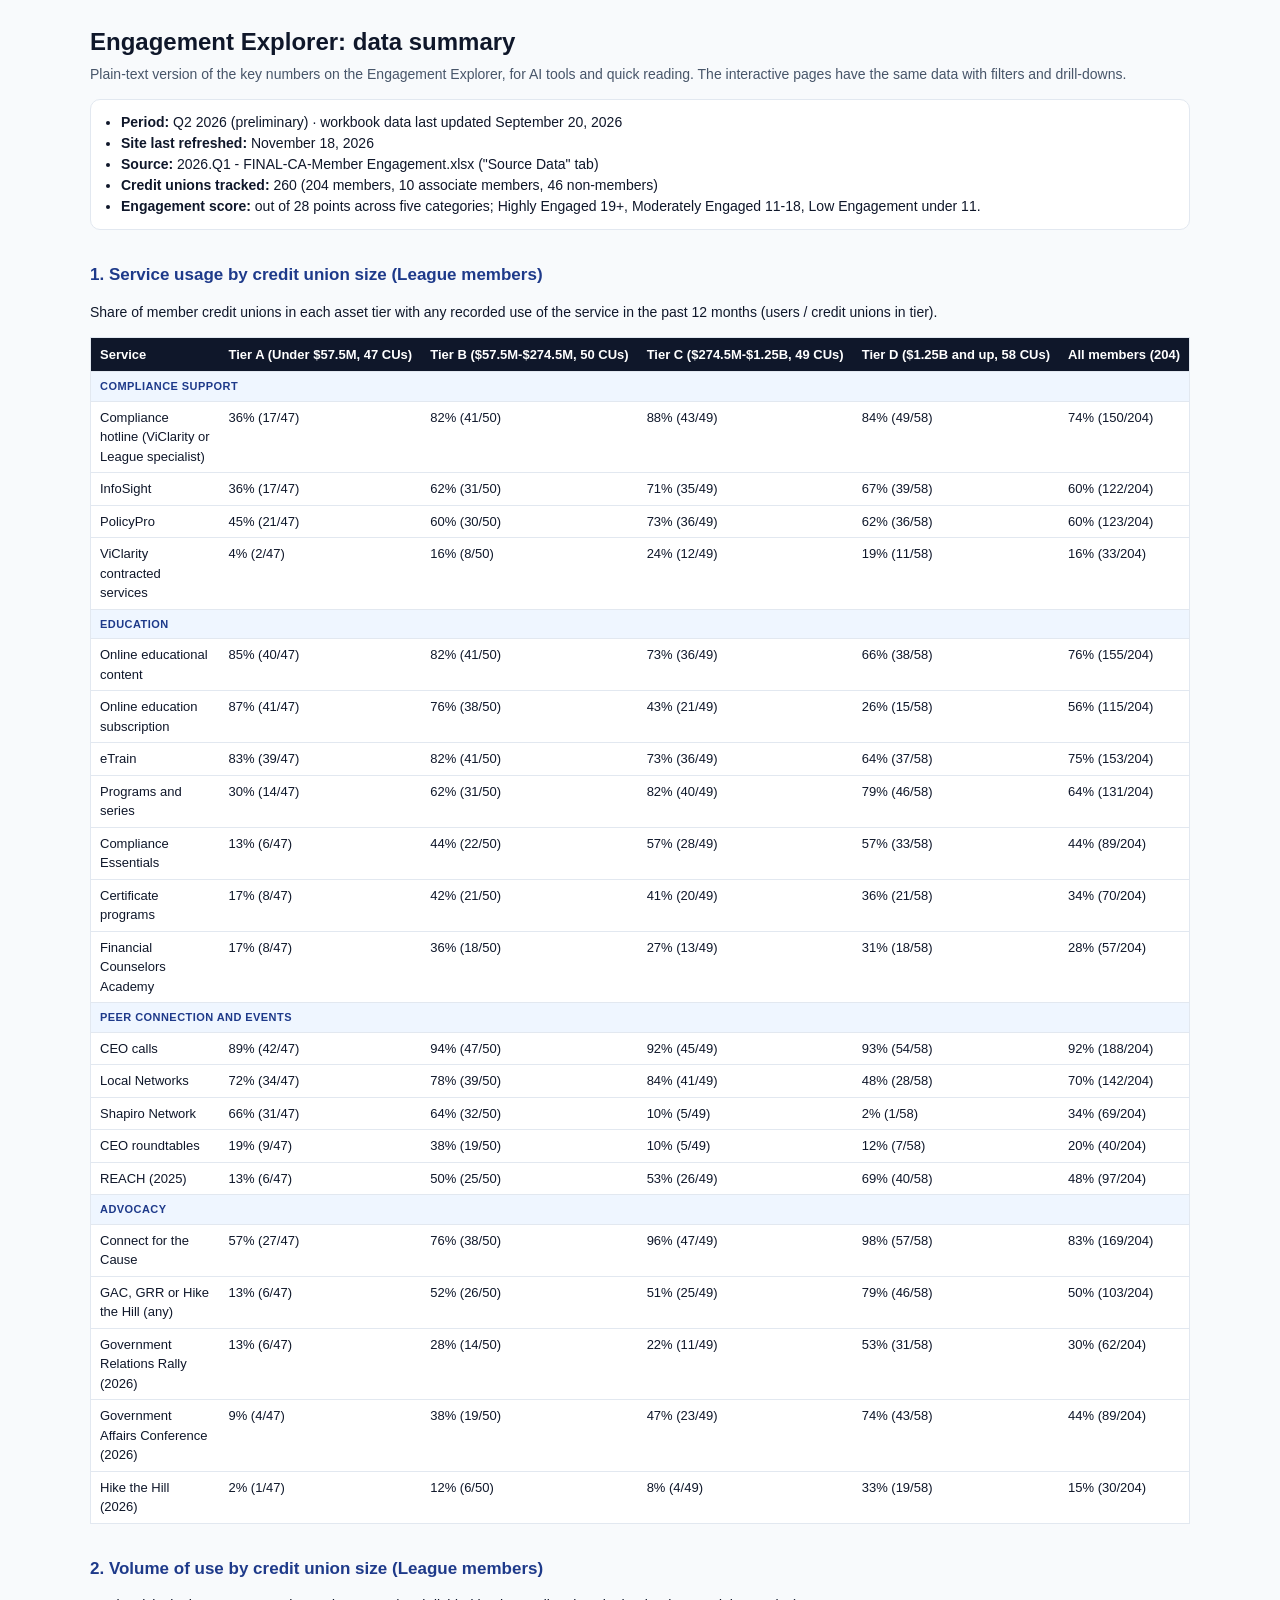
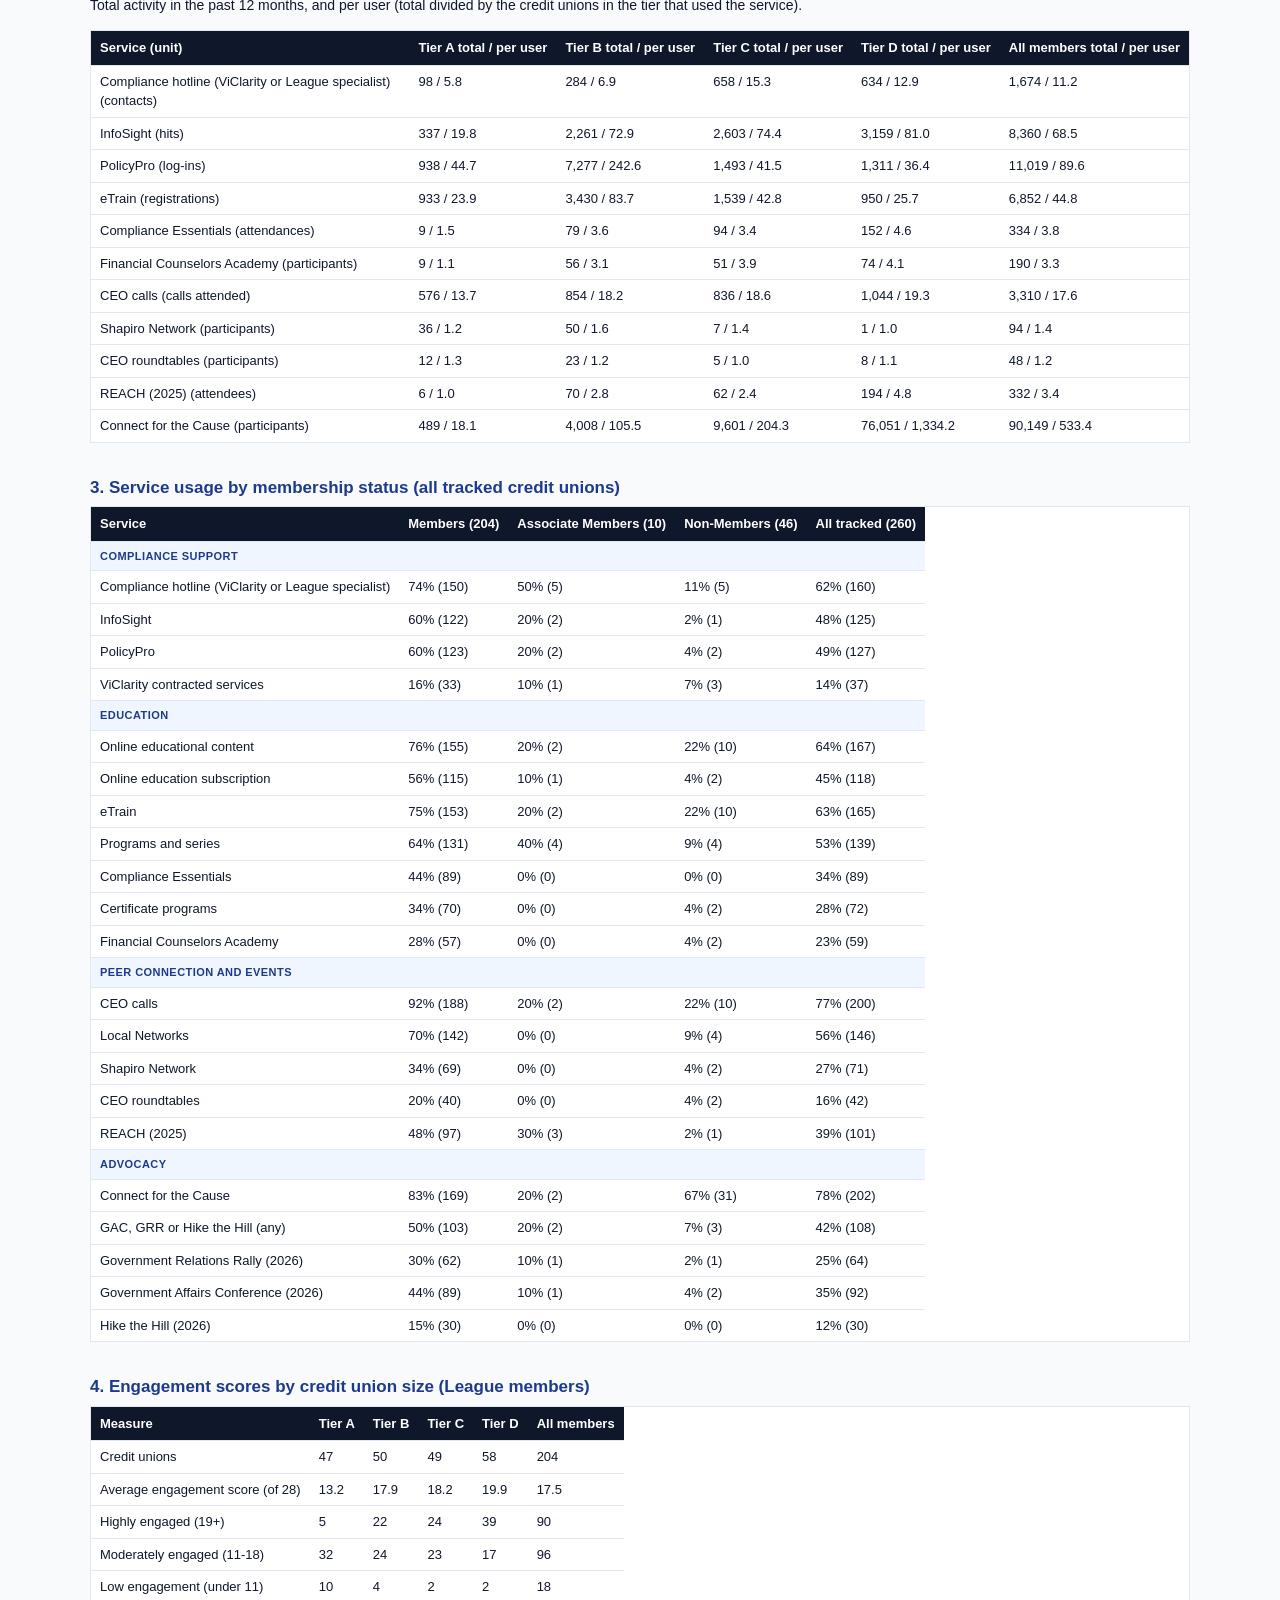
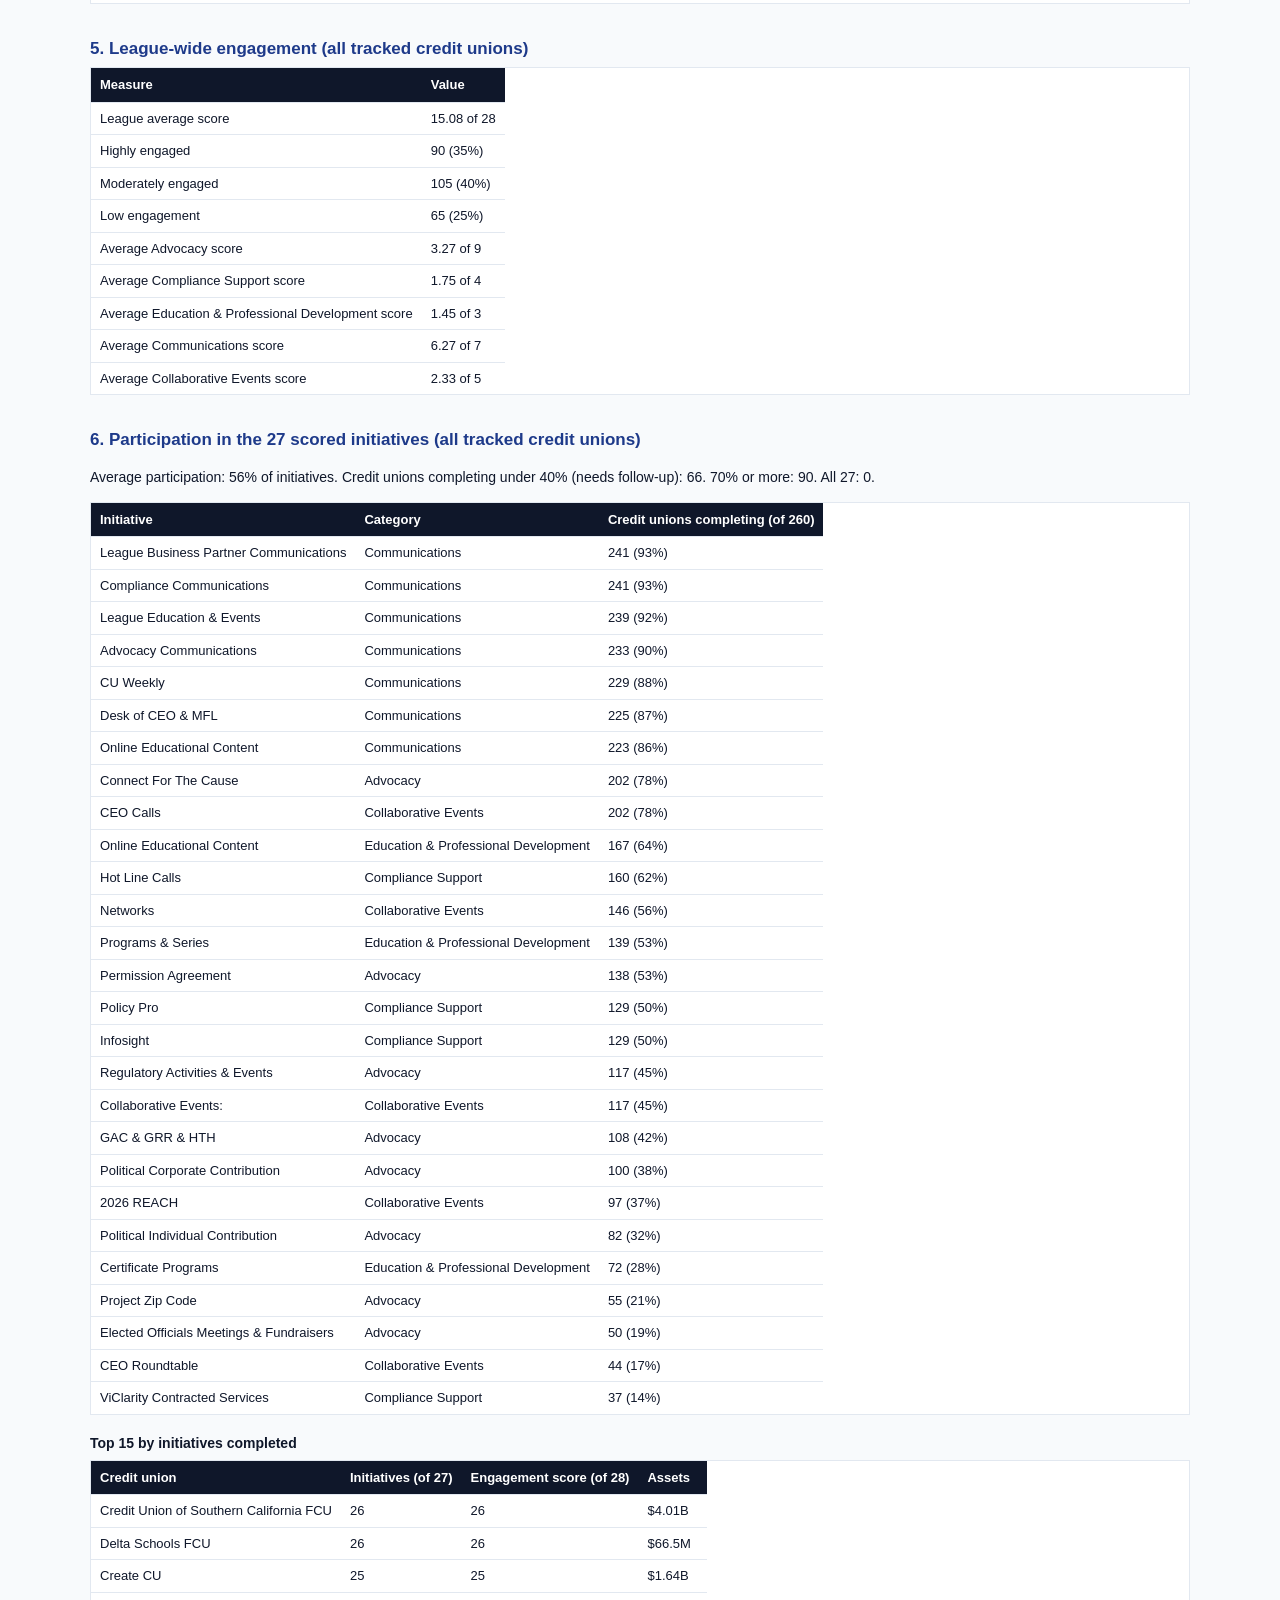
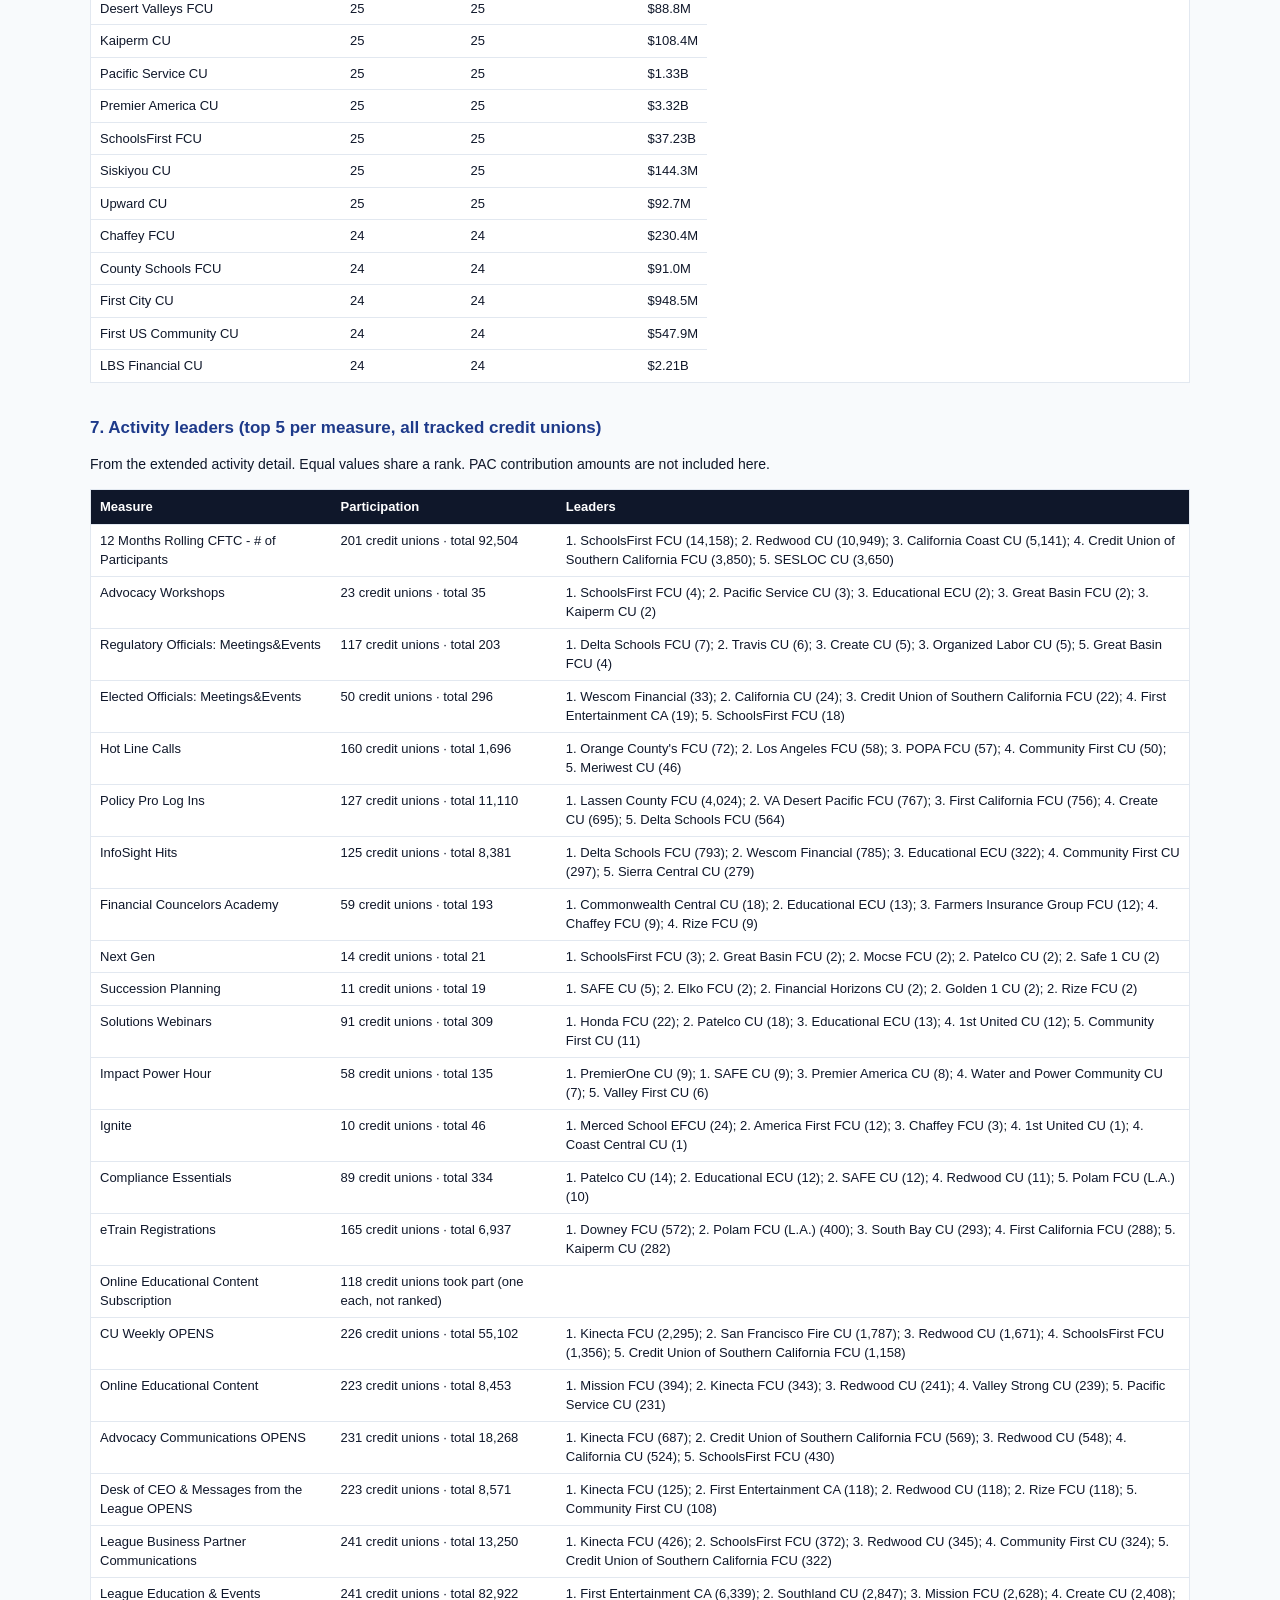
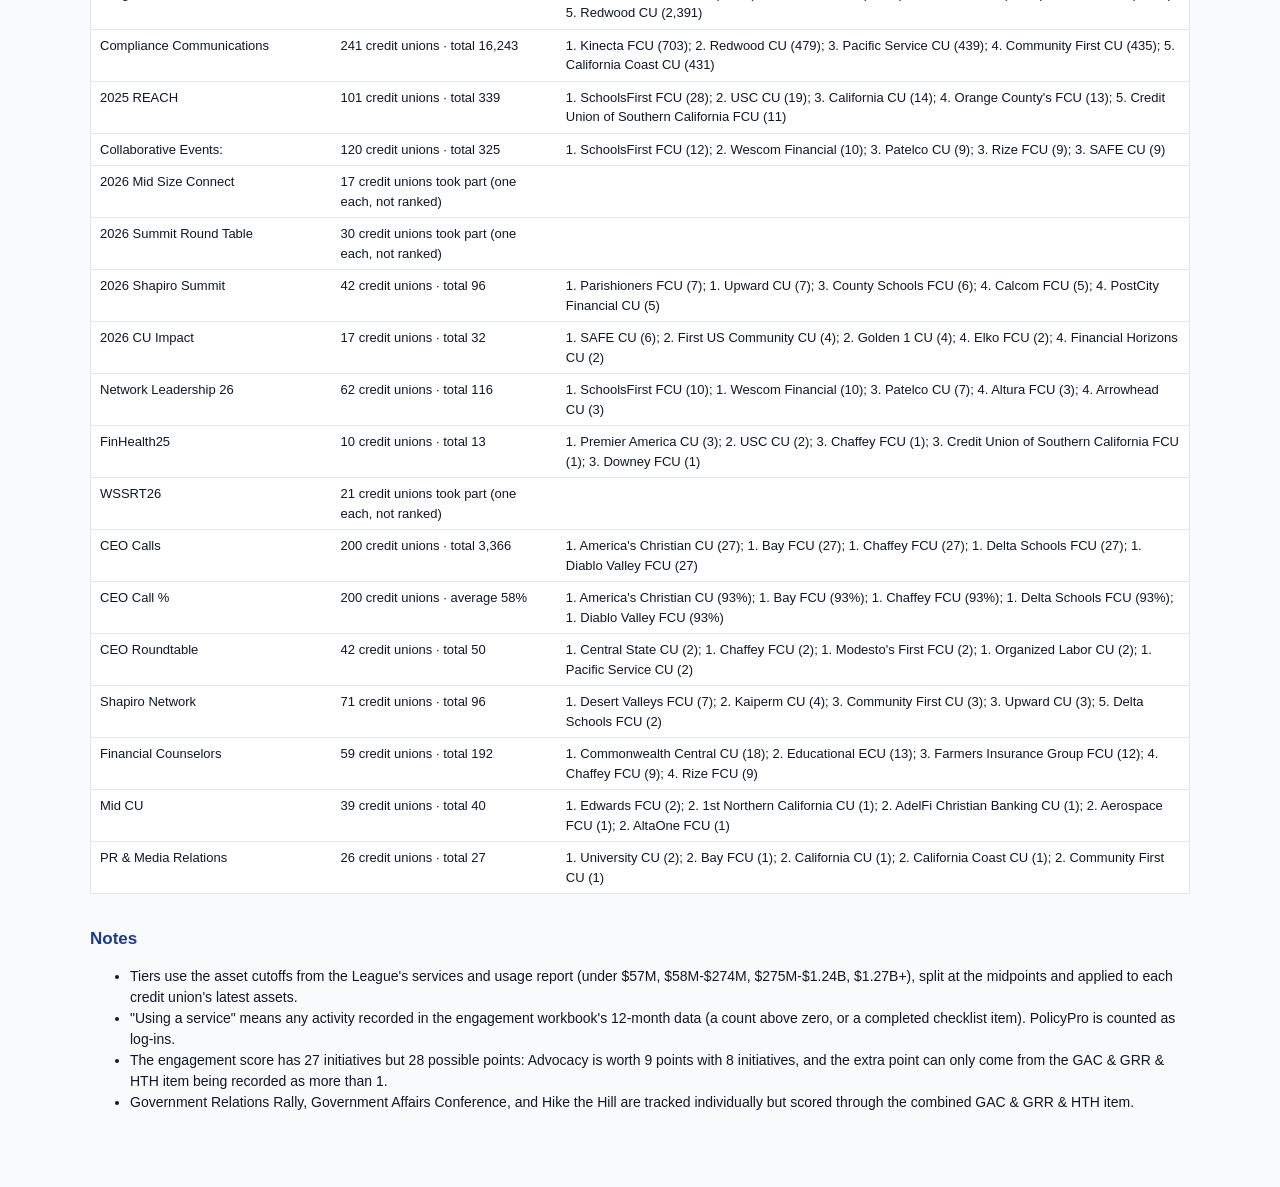
==== ai-summary.html @ b337da99 "Add files via upload" ====
<!doctype html>
<html lang="en"><head><meta charset="utf-8"/><meta name="viewport" content="width=device-width, initial-scale=1"/>
<meta name="robots" content="noindex, nofollow"/>
<title>Engagement Explorer data summary</title>
<style>
body{font:14px/1.5 -apple-system,Segoe UI,Roboto,Helvetica,Arial,sans-serif;color:#0f172a;background:#f8fafc;margin:0;padding:24px 16px 60px}
main{max-width:1100px;margin:0 auto} h1{font-size:24px;margin:0 0 4px} h2{font-size:17px;margin:32px 0 6px;color:#1e3a8a} h3{font-size:14px;margin:18px 0 6px}
.lede{color:#475569;margin:0 0 12px} .meta{background:#fff;border:1px solid #e2e8f0;border-radius:10px;padding:12px 12px 12px 30px}
table{border-collapse:collapse;width:100%;background:#fff;border:1px solid #e2e8f0;font-size:13px;display:block;overflow-x:auto}
th{background:#0f172a;color:#fff;text-align:left;padding:7px 9px;font-weight:600;white-space:nowrap} td{border-top:1px solid #e2e8f0;padding:6px 9px;vertical-align:top}
tr.sec td{background:#eff6ff;font-weight:700;color:#1e3a8a;text-transform:uppercase;font-size:11px;letter-spacing:.04em}
</style></head><body><main>
<h1>Engagement Explorer: data summary</h1>
<p class="lede">Plain-text version of the key numbers on the Engagement Explorer, for AI tools and quick reading. The interactive pages have the same data with filters and drill-downs.</p>
<ul class="meta">
<li><b>Period:</b> Q2 2026 (preliminary) · workbook data last updated September 20, 2026</li>
<li><b>Site last refreshed:</b> November 18, 2026</li>
<li><b>Source:</b> 2026.Q1 - FINAL-CA-Member Engagement.xlsx ("Source Data" tab)</li>
<li><b>Credit unions tracked:</b> 260 (204 members, 10 associate members, 46 non-members)</li>
<li><b>Engagement score:</b> out of 28 points across five categories; Highly Engaged 19+, Moderately Engaged 11-18, Low Engagement under 11.</li>
</ul>
<h2>1. Service usage by credit union size (League members)</h2>
<p>Share of member credit unions in each asset tier with any recorded use of the service in the past 12 months (users / credit unions in tier).</p>
<table class=""><thead><tr><th>Service</th><th>Tier A (Under $57.5M, 47 CUs)</th><th>Tier B ($57.5M-$274.5M, 50 CUs)</th><th>Tier C ($274.5M-$1.25B, 49 CUs)</th><th>Tier D ($1.25B and up, 58 CUs)</th><th>All members (204)</th></tr></thead><tbody>
<tr class="sec"><td colspan="6">Compliance support</td></tr>
<tr><td>Compliance hotline (ViClarity or League specialist)</td><td>36% (17/47)</td><td>82% (41/50)</td><td>88% (43/49)</td><td>84% (49/58)</td><td>74% (150/204)</td></tr>
<tr><td>InfoSight</td><td>36% (17/47)</td><td>62% (31/50)</td><td>71% (35/49)</td><td>67% (39/58)</td><td>60% (122/204)</td></tr>
<tr><td>PolicyPro</td><td>45% (21/47)</td><td>60% (30/50)</td><td>73% (36/49)</td><td>62% (36/58)</td><td>60% (123/204)</td></tr>
<tr><td>ViClarity contracted services</td><td>4% (2/47)</td><td>16% (8/50)</td><td>24% (12/49)</td><td>19% (11/58)</td><td>16% (33/204)</td></tr>
<tr class="sec"><td colspan="6">Education</td></tr>
<tr><td>Online educational content</td><td>85% (40/47)</td><td>82% (41/50)</td><td>73% (36/49)</td><td>66% (38/58)</td><td>76% (155/204)</td></tr>
<tr><td>Online education subscription</td><td>87% (41/47)</td><td>76% (38/50)</td><td>43% (21/49)</td><td>26% (15/58)</td><td>56% (115/204)</td></tr>
<tr><td>eTrain</td><td>83% (39/47)</td><td>82% (41/50)</td><td>73% (36/49)</td><td>64% (37/58)</td><td>75% (153/204)</td></tr>
<tr><td>Programs and series</td><td>30% (14/47)</td><td>62% (31/50)</td><td>82% (40/49)</td><td>79% (46/58)</td><td>64% (131/204)</td></tr>
<tr><td>Compliance Essentials</td><td>13% (6/47)</td><td>44% (22/50)</td><td>57% (28/49)</td><td>57% (33/58)</td><td>44% (89/204)</td></tr>
<tr><td>Certificate programs</td><td>17% (8/47)</td><td>42% (21/50)</td><td>41% (20/49)</td><td>36% (21/58)</td><td>34% (70/204)</td></tr>
<tr><td>Financial Counselors Academy</td><td>17% (8/47)</td><td>36% (18/50)</td><td>27% (13/49)</td><td>31% (18/58)</td><td>28% (57/204)</td></tr>
<tr class="sec"><td colspan="6">Peer connection and events</td></tr>
<tr><td>CEO calls</td><td>89% (42/47)</td><td>94% (47/50)</td><td>92% (45/49)</td><td>93% (54/58)</td><td>92% (188/204)</td></tr>
<tr><td>Local Networks</td><td>72% (34/47)</td><td>78% (39/50)</td><td>84% (41/49)</td><td>48% (28/58)</td><td>70% (142/204)</td></tr>
<tr><td>Shapiro Network</td><td>66% (31/47)</td><td>64% (32/50)</td><td>10% (5/49)</td><td>2% (1/58)</td><td>34% (69/204)</td></tr>
<tr><td>CEO roundtables</td><td>19% (9/47)</td><td>38% (19/50)</td><td>10% (5/49)</td><td>12% (7/58)</td><td>20% (40/204)</td></tr>
<tr><td>REACH (2025)</td><td>13% (6/47)</td><td>50% (25/50)</td><td>53% (26/49)</td><td>69% (40/58)</td><td>48% (97/204)</td></tr>
<tr class="sec"><td colspan="6">Advocacy</td></tr>
<tr><td>Connect for the Cause</td><td>57% (27/47)</td><td>76% (38/50)</td><td>96% (47/49)</td><td>98% (57/58)</td><td>83% (169/204)</td></tr>
<tr><td>GAC, GRR or Hike the Hill (any)</td><td>13% (6/47)</td><td>52% (26/50)</td><td>51% (25/49)</td><td>79% (46/58)</td><td>50% (103/204)</td></tr>
<tr><td>Government Relations Rally (2026)</td><td>13% (6/47)</td><td>28% (14/50)</td><td>22% (11/49)</td><td>53% (31/58)</td><td>30% (62/204)</td></tr>
<tr><td>Government Affairs Conference (2026)</td><td>9% (4/47)</td><td>38% (19/50)</td><td>47% (23/49)</td><td>74% (43/58)</td><td>44% (89/204)</td></tr>
<tr><td>Hike the Hill (2026)</td><td>2% (1/47)</td><td>12% (6/50)</td><td>8% (4/49)</td><td>33% (19/58)</td><td>15% (30/204)</td></tr>
</tbody></table>
<h2>2. Volume of use by credit union size (League members)</h2>
<p>Total activity in the past 12 months, and per user (total divided by the credit unions in the tier that used the service).</p>
<table class=""><thead><tr><th>Service (unit)</th><th>Tier A total / per user</th><th>Tier B total / per user</th><th>Tier C total / per user</th><th>Tier D total / per user</th><th>All members total / per user</th></tr></thead><tbody>
<tr><td>Compliance hotline (ViClarity or League specialist) (contacts)</td><td>98 / 5.8</td><td>284 / 6.9</td><td>658 / 15.3</td><td>634 / 12.9</td><td>1,674 / 11.2</td></tr>
<tr><td>InfoSight (hits)</td><td>337 / 19.8</td><td>2,261 / 72.9</td><td>2,603 / 74.4</td><td>3,159 / 81.0</td><td>8,360 / 68.5</td></tr>
<tr><td>PolicyPro (log-ins)</td><td>938 / 44.7</td><td>7,277 / 242.6</td><td>1,493 / 41.5</td><td>1,311 / 36.4</td><td>11,019 / 89.6</td></tr>
<tr><td>eTrain (registrations)</td><td>933 / 23.9</td><td>3,430 / 83.7</td><td>1,539 / 42.8</td><td>950 / 25.7</td><td>6,852 / 44.8</td></tr>
<tr><td>Compliance Essentials (attendances)</td><td>9 / 1.5</td><td>79 / 3.6</td><td>94 / 3.4</td><td>152 / 4.6</td><td>334 / 3.8</td></tr>
<tr><td>Financial Counselors Academy (participants)</td><td>9 / 1.1</td><td>56 / 3.1</td><td>51 / 3.9</td><td>74 / 4.1</td><td>190 / 3.3</td></tr>
<tr><td>CEO calls (calls attended)</td><td>576 / 13.7</td><td>854 / 18.2</td><td>836 / 18.6</td><td>1,044 / 19.3</td><td>3,310 / 17.6</td></tr>
<tr><td>Shapiro Network (participants)</td><td>36 / 1.2</td><td>50 / 1.6</td><td>7 / 1.4</td><td>1 / 1.0</td><td>94 / 1.4</td></tr>
<tr><td>CEO roundtables (participants)</td><td>12 / 1.3</td><td>23 / 1.2</td><td>5 / 1.0</td><td>8 / 1.1</td><td>48 / 1.2</td></tr>
<tr><td>REACH (2025) (attendees)</td><td>6 / 1.0</td><td>70 / 2.8</td><td>62 / 2.4</td><td>194 / 4.8</td><td>332 / 3.4</td></tr>
<tr><td>Connect for the Cause (participants)</td><td>489 / 18.1</td><td>4,008 / 105.5</td><td>9,601 / 204.3</td><td>76,051 / 1,334.2</td><td>90,149 / 533.4</td></tr>
</tbody></table>
<h2>3. Service usage by membership status (all tracked credit unions)</h2>
<table class=""><thead><tr><th>Service</th><th>Members (204)</th><th>Associate Members (10)</th><th>Non-Members (46)</th><th>All tracked (260)</th></tr></thead><tbody>
<tr class="sec"><td colspan="5">Compliance support</td></tr>
<tr><td>Compliance hotline (ViClarity or League specialist)</td><td>74% (150)</td><td>50% (5)</td><td>11% (5)</td><td>62% (160)</td></tr>
<tr><td>InfoSight</td><td>60% (122)</td><td>20% (2)</td><td>2% (1)</td><td>48% (125)</td></tr>
<tr><td>PolicyPro</td><td>60% (123)</td><td>20% (2)</td><td>4% (2)</td><td>49% (127)</td></tr>
<tr><td>ViClarity contracted services</td><td>16% (33)</td><td>10% (1)</td><td>7% (3)</td><td>14% (37)</td></tr>
<tr class="sec"><td colspan="5">Education</td></tr>
<tr><td>Online educational content</td><td>76% (155)</td><td>20% (2)</td><td>22% (10)</td><td>64% (167)</td></tr>
<tr><td>Online education subscription</td><td>56% (115)</td><td>10% (1)</td><td>4% (2)</td><td>45% (118)</td></tr>
<tr><td>eTrain</td><td>75% (153)</td><td>20% (2)</td><td>22% (10)</td><td>63% (165)</td></tr>
<tr><td>Programs and series</td><td>64% (131)</td><td>40% (4)</td><td>9% (4)</td><td>53% (139)</td></tr>
<tr><td>Compliance Essentials</td><td>44% (89)</td><td>0% (0)</td><td>0% (0)</td><td>34% (89)</td></tr>
<tr><td>Certificate programs</td><td>34% (70)</td><td>0% (0)</td><td>4% (2)</td><td>28% (72)</td></tr>
<tr><td>Financial Counselors Academy</td><td>28% (57)</td><td>0% (0)</td><td>4% (2)</td><td>23% (59)</td></tr>
<tr class="sec"><td colspan="5">Peer connection and events</td></tr>
<tr><td>CEO calls</td><td>92% (188)</td><td>20% (2)</td><td>22% (10)</td><td>77% (200)</td></tr>
<tr><td>Local Networks</td><td>70% (142)</td><td>0% (0)</td><td>9% (4)</td><td>56% (146)</td></tr>
<tr><td>Shapiro Network</td><td>34% (69)</td><td>0% (0)</td><td>4% (2)</td><td>27% (71)</td></tr>
<tr><td>CEO roundtables</td><td>20% (40)</td><td>0% (0)</td><td>4% (2)</td><td>16% (42)</td></tr>
<tr><td>REACH (2025)</td><td>48% (97)</td><td>30% (3)</td><td>2% (1)</td><td>39% (101)</td></tr>
<tr class="sec"><td colspan="5">Advocacy</td></tr>
<tr><td>Connect for the Cause</td><td>83% (169)</td><td>20% (2)</td><td>67% (31)</td><td>78% (202)</td></tr>
<tr><td>GAC, GRR or Hike the Hill (any)</td><td>50% (103)</td><td>20% (2)</td><td>7% (3)</td><td>42% (108)</td></tr>
<tr><td>Government Relations Rally (2026)</td><td>30% (62)</td><td>10% (1)</td><td>2% (1)</td><td>25% (64)</td></tr>
<tr><td>Government Affairs Conference (2026)</td><td>44% (89)</td><td>10% (1)</td><td>4% (2)</td><td>35% (92)</td></tr>
<tr><td>Hike the Hill (2026)</td><td>15% (30)</td><td>0% (0)</td><td>0% (0)</td><td>12% (30)</td></tr>
</tbody></table>
<h2>4. Engagement scores by credit union size (League members)</h2>
<table class=""><thead><tr><th>Measure</th><th>Tier A</th><th>Tier B</th><th>Tier C</th><th>Tier D</th><th>All members</th></tr></thead><tbody>
<tr><td>Credit unions</td><td>47</td><td>50</td><td>49</td><td>58</td><td>204</td></tr>
<tr><td>Average engagement score (of 28)</td><td>13.2</td><td>17.9</td><td>18.2</td><td>19.9</td><td>17.5</td></tr>
<tr><td>Highly engaged (19+)</td><td>5</td><td>22</td><td>24</td><td>39</td><td>90</td></tr>
<tr><td>Moderately engaged (11-18)</td><td>32</td><td>24</td><td>23</td><td>17</td><td>96</td></tr>
<tr><td>Low engagement (under 11)</td><td>10</td><td>4</td><td>2</td><td>2</td><td>18</td></tr>
</tbody></table>
<h2>5. League-wide engagement (all tracked credit unions)</h2>
<table class=""><thead><tr><th>Measure</th><th>Value</th></tr></thead><tbody>
<tr><td>League average score</td><td>15.08 of 28</td></tr>
<tr><td>Highly engaged</td><td>90 (35%)</td></tr>
<tr><td>Moderately engaged</td><td>105 (40%)</td></tr>
<tr><td>Low engagement</td><td>65 (25%)</td></tr>
<tr><td>Average Advocacy score</td><td>3.27 of 9</td></tr>
<tr><td>Average Compliance Support score</td><td>1.75 of 4</td></tr>
<tr><td>Average Education &amp; Professional Development score</td><td>1.45 of 3</td></tr>
<tr><td>Average Communications score</td><td>6.27 of 7</td></tr>
<tr><td>Average Collaborative Events score</td><td>2.33 of 5</td></tr>
</tbody></table>
<h2>6. Participation in the 27 scored initiatives (all tracked credit unions)</h2>
<p>Average participation: 56% of initiatives. Credit unions completing under 40% (needs follow-up): 66. 70% or more: 90. All 27: 0.</p>
<table class=""><thead><tr><th>Initiative</th><th>Category</th><th>Credit unions completing (of 260)</th></tr></thead><tbody>
<tr><td>League Business Partner Communications</td><td>Communications</td><td>241 (93%)</td></tr>
<tr><td>Compliance Communications</td><td>Communications</td><td>241 (93%)</td></tr>
<tr><td>League Education &amp; Events</td><td>Communications</td><td>239 (92%)</td></tr>
<tr><td>Advocacy Communications</td><td>Communications</td><td>233 (90%)</td></tr>
<tr><td>CU Weekly</td><td>Communications</td><td>229 (88%)</td></tr>
<tr><td>Desk of CEO &amp; MFL</td><td>Communications</td><td>225 (87%)</td></tr>
<tr><td>Online Educational Content</td><td>Communications</td><td>223 (86%)</td></tr>
<tr><td>Connect For The Cause</td><td>Advocacy</td><td>202 (78%)</td></tr>
<tr><td>CEO Calls</td><td>Collaborative Events</td><td>202 (78%)</td></tr>
<tr><td>Online Educational Content</td><td>Education &amp; Professional Development</td><td>167 (64%)</td></tr>
<tr><td>Hot Line Calls</td><td>Compliance Support</td><td>160 (62%)</td></tr>
<tr><td>Networks</td><td>Collaborative Events</td><td>146 (56%)</td></tr>
<tr><td>Programs &amp; Series</td><td>Education &amp; Professional Development</td><td>139 (53%)</td></tr>
<tr><td>Permission Agreement</td><td>Advocacy</td><td>138 (53%)</td></tr>
<tr><td>Policy Pro</td><td>Compliance Support</td><td>129 (50%)</td></tr>
<tr><td>Infosight</td><td>Compliance Support</td><td>129 (50%)</td></tr>
<tr><td>Regulatory Activities &amp; Events</td><td>Advocacy</td><td>117 (45%)</td></tr>
<tr><td>Collaborative Events:</td><td>Collaborative Events</td><td>117 (45%)</td></tr>
<tr><td>GAC &amp; GRR &amp; HTH</td><td>Advocacy</td><td>108 (42%)</td></tr>
<tr><td>Political Corporate Contribution</td><td>Advocacy</td><td>100 (38%)</td></tr>
<tr><td>2026 REACH</td><td>Collaborative Events</td><td>97 (37%)</td></tr>
<tr><td>Political Individual Contribution</td><td>Advocacy</td><td>82 (32%)</td></tr>
<tr><td>Certificate Programs</td><td>Education &amp; Professional Development</td><td>72 (28%)</td></tr>
<tr><td>Project Zip Code</td><td>Advocacy</td><td>55 (21%)</td></tr>
<tr><td>Elected Officials Meetings &amp; Fundraisers</td><td>Advocacy</td><td>50 (19%)</td></tr>
<tr><td>CEO Roundtable</td><td>Collaborative Events</td><td>44 (17%)</td></tr>
<tr><td>ViClarity Contracted Services</td><td>Compliance Support</td><td>37 (14%)</td></tr>
</tbody></table>
<h3>Top 15 by initiatives completed</h3>
<table class=""><thead><tr><th>Credit union</th><th>Initiatives (of 27)</th><th>Engagement score (of 28)</th><th>Assets</th></tr></thead><tbody>
<tr><td>Credit Union of Southern California FCU</td><td>26</td><td>26</td><td>$4.01B</td></tr>
<tr><td>Delta Schools FCU</td><td>26</td><td>26</td><td>$66.5M</td></tr>
<tr><td>Create CU</td><td>25</td><td>25</td><td>$1.64B</td></tr>
<tr><td>Desert Valleys FCU</td><td>25</td><td>25</td><td>$88.8M</td></tr>
<tr><td>Kaiperm CU</td><td>25</td><td>25</td><td>$108.4M</td></tr>
<tr><td>Pacific Service CU</td><td>25</td><td>25</td><td>$1.33B</td></tr>
<tr><td>Premier America CU</td><td>25</td><td>25</td><td>$3.32B</td></tr>
<tr><td>SchoolsFirst FCU</td><td>25</td><td>25</td><td>$37.23B</td></tr>
<tr><td>Siskiyou CU</td><td>25</td><td>25</td><td>$144.3M</td></tr>
<tr><td>Upward CU</td><td>25</td><td>25</td><td>$92.7M</td></tr>
<tr><td>Chaffey FCU</td><td>24</td><td>24</td><td>$230.4M</td></tr>
<tr><td>County Schools FCU</td><td>24</td><td>24</td><td>$91.0M</td></tr>
<tr><td>First City CU</td><td>24</td><td>24</td><td>$948.5M</td></tr>
<tr><td>First US Community CU</td><td>24</td><td>24</td><td>$547.9M</td></tr>
<tr><td>LBS Financial CU</td><td>24</td><td>24</td><td>$2.21B</td></tr>
</tbody></table>
<h2>7. Activity leaders (top 5 per measure, all tracked credit unions)</h2>
<p>From the extended activity detail. Equal values share a rank. PAC contribution amounts are not included here.</p>
<table class=""><thead><tr><th>Measure</th><th>Participation</th><th>Leaders</th></tr></thead><tbody>
<tr><td>12 Months Rolling CFTC - # of Participants</td><td>201 credit unions · total 92,504</td><td>1. SchoolsFirst FCU (14,158); 2. Redwood CU (10,949); 3. California Coast CU (5,141); 4. Credit Union of Southern California FCU (3,850); 5. SESLOC CU (3,650)</td></tr>
<tr><td>Advocacy Workshops</td><td>23 credit unions · total 35</td><td>1. SchoolsFirst FCU (4); 2. Pacific Service CU (3); 3. Educational ECU (2); 3. Great Basin FCU (2); 3. Kaiperm CU (2)</td></tr>
<tr><td>Regulatory Officials: Meetings&amp;Events</td><td>117 credit unions · total 203</td><td>1. Delta Schools FCU (7); 2. Travis CU (6); 3. Create CU (5); 3. Organized Labor CU (5); 5. Great Basin FCU (4)</td></tr>
<tr><td>Elected Officials: Meetings&amp;Events</td><td>50 credit unions · total 296</td><td>1. Wescom Financial (33); 2. California CU (24); 3. Credit Union of Southern California FCU (22); 4. First Entertainment CA (19); 5. SchoolsFirst FCU (18)</td></tr>
<tr><td>Hot Line Calls</td><td>160 credit unions · total 1,696</td><td>1. Orange County&#x27;s FCU (72); 2. Los Angeles FCU (58); 3. POPA FCU (57); 4. Community First CU (50); 5. Meriwest CU (46)</td></tr>
<tr><td>Policy Pro Log Ins</td><td>127 credit unions · total 11,110</td><td>1. Lassen County FCU (4,024); 2. VA Desert Pacific FCU (767); 3. First California FCU (756); 4. Create CU (695); 5. Delta Schools FCU (564)</td></tr>
<tr><td>InfoSight Hits</td><td>125 credit unions · total 8,381</td><td>1. Delta Schools FCU (793); 2. Wescom Financial (785); 3. Educational ECU (322); 4. Community First CU (297); 5. Sierra Central CU (279)</td></tr>
<tr><td>Financial Councelors Academy</td><td>59 credit unions · total 193</td><td>1. Commonwealth Central CU (18); 2. Educational ECU (13); 3. Farmers Insurance Group FCU (12); 4. Chaffey FCU (9); 4. Rize FCU (9)</td></tr>
<tr><td>Next Gen</td><td>14 credit unions · total 21</td><td>1. SchoolsFirst FCU (3); 2. Great Basin FCU (2); 2. Mocse FCU (2); 2. Patelco CU (2); 2. Safe 1 CU (2)</td></tr>
<tr><td>Succession Planning</td><td>11 credit unions · total 19</td><td>1. SAFE CU (5); 2. Elko FCU (2); 2. Financial Horizons CU (2); 2. Golden 1 CU (2); 2. Rize FCU (2)</td></tr>
<tr><td>Solutions Webinars</td><td>91 credit unions · total 309</td><td>1. Honda FCU (22); 2. Patelco CU (18); 3. Educational ECU (13); 4. 1st United CU (12); 5. Community First CU (11)</td></tr>
<tr><td>Impact Power Hour</td><td>58 credit unions · total 135</td><td>1. PremierOne CU (9); 1. SAFE CU (9); 3. Premier America CU (8); 4. Water and Power Community CU (7); 5. Valley First CU (6)</td></tr>
<tr><td>Ignite</td><td>10 credit unions · total 46</td><td>1. Merced School EFCU (24); 2. America First FCU (12); 3. Chaffey FCU (3); 4. 1st United CU (1); 4. Coast Central CU (1)</td></tr>
<tr><td>Compliance Essentials</td><td>89 credit unions · total 334</td><td>1. Patelco CU (14); 2. Educational ECU (12); 2. SAFE CU (12); 4. Redwood CU (11); 5. Polam FCU (L.A.) (10)</td></tr>
<tr><td>eTrain Registrations</td><td>165 credit unions · total 6,937</td><td>1. Downey FCU (572); 2. Polam FCU (L.A.) (400); 3. South Bay CU (293); 4. First California FCU (288); 5. Kaiperm CU (282)</td></tr>
<tr><td>Online Educational Content Subscription</td><td>118 credit unions took part (one each, not ranked)</td><td></td></tr>
<tr><td>CU Weekly OPENS</td><td>226 credit unions · total 55,102</td><td>1. Kinecta FCU (2,295); 2. San Francisco Fire CU (1,787); 3. Redwood CU (1,671); 4. SchoolsFirst FCU (1,356); 5. Credit Union of Southern California FCU (1,158)</td></tr>
<tr><td>Online Educational Content</td><td>223 credit unions · total 8,453</td><td>1. Mission FCU (394); 2. Kinecta FCU (343); 3. Redwood CU (241); 4. Valley Strong CU (239); 5. Pacific Service CU (231)</td></tr>
<tr><td>Advocacy Communications OPENS</td><td>231 credit unions · total 18,268</td><td>1. Kinecta FCU (687); 2. Credit Union of Southern California FCU (569); 3. Redwood CU (548); 4. California CU (524); 5. SchoolsFirst FCU (430)</td></tr>
<tr><td>Desk of CEO &amp; Messages from the League OPENS</td><td>223 credit unions · total 8,571</td><td>1. Kinecta FCU (125); 2. First Entertainment CA (118); 2. Redwood CU (118); 2. Rize FCU (118); 5. Community First CU (108)</td></tr>
<tr><td>League Business Partner Communications</td><td>241 credit unions · total 13,250</td><td>1. Kinecta FCU (426); 2. SchoolsFirst FCU (372); 3. Redwood CU (345); 4. Community First CU (324); 5. Credit Union of Southern California FCU (322)</td></tr>
<tr><td>League Education &amp; Events</td><td>241 credit unions · total 82,922</td><td>1. First Entertainment CA (6,339); 2. Southland CU (2,847); 3. Mission FCU (2,628); 4. Create CU (2,408); 5. Redwood CU (2,391)</td></tr>
<tr><td>Compliance Communications</td><td>241 credit unions · total 16,243</td><td>1. Kinecta FCU (703); 2. Redwood CU (479); 3. Pacific Service CU (439); 4. Community First CU (435); 5. California Coast CU (431)</td></tr>
<tr><td>2025 REACH</td><td>101 credit unions · total 339</td><td>1. SchoolsFirst FCU (28); 2. USC CU (19); 3. California CU (14); 4. Orange County&#x27;s FCU (13); 5. Credit Union of Southern California FCU (11)</td></tr>
<tr><td>Collaborative Events:</td><td>120 credit unions · total 325</td><td>1. SchoolsFirst FCU (12); 2. Wescom Financial (10); 3. Patelco CU (9); 3. Rize FCU (9); 3. SAFE CU (9)</td></tr>
<tr><td>2026 Mid Size Connect</td><td>17 credit unions took part (one each, not ranked)</td><td></td></tr>
<tr><td>2026 Summit Round Table</td><td>30 credit unions took part (one each, not ranked)</td><td></td></tr>
<tr><td>2026 Shapiro Summit</td><td>42 credit unions · total 96</td><td>1. Parishioners FCU (7); 1. Upward CU (7); 3. County Schools FCU (6); 4. Calcom FCU (5); 4. PostCity Financial CU (5)</td></tr>
<tr><td>2026 CU Impact</td><td>17 credit unions · total 32</td><td>1. SAFE CU (6); 2. First US Community CU (4); 2. Golden 1 CU (4); 4. Elko FCU (2); 4. Financial Horizons CU (2)</td></tr>
<tr><td>Network Leadership 26</td><td>62 credit unions · total 116</td><td>1. SchoolsFirst FCU (10); 1. Wescom Financial (10); 3. Patelco CU (7); 4. Altura FCU (3); 4. Arrowhead CU (3)</td></tr>
<tr><td>FinHealth25</td><td>10 credit unions · total 13</td><td>1. Premier America CU (3); 2. USC CU (2); 3. Chaffey FCU (1); 3. Credit Union of Southern California FCU (1); 3. Downey FCU (1)</td></tr>
<tr><td>WSSRT26</td><td>21 credit unions took part (one each, not ranked)</td><td></td></tr>
<tr><td>CEO Calls</td><td>200 credit unions · total 3,366</td><td>1. America&#x27;s Christian CU (27); 1. Bay FCU (27); 1. Chaffey FCU (27); 1. Delta Schools FCU (27); 1. Diablo Valley FCU (27)</td></tr>
<tr><td>CEO Call %</td><td>200 credit unions · average 58%</td><td>1. America&#x27;s Christian CU (93%); 1. Bay FCU (93%); 1. Chaffey FCU (93%); 1. Delta Schools FCU (93%); 1. Diablo Valley FCU (93%)</td></tr>
<tr><td>CEO Roundtable</td><td>42 credit unions · total 50</td><td>1. Central State CU (2); 1. Chaffey FCU (2); 1. Modesto&#x27;s First FCU (2); 1. Organized Labor CU (2); 1. Pacific Service CU (2)</td></tr>
<tr><td>Shapiro Network</td><td>71 credit unions · total 96</td><td>1. Desert Valleys FCU (7); 2. Kaiperm CU (4); 3. Community First CU (3); 3. Upward CU (3); 5. Delta Schools FCU (2)</td></tr>
<tr><td>Financial Counselors</td><td>59 credit unions · total 192</td><td>1. Commonwealth Central CU (18); 2. Educational ECU (13); 3. Farmers Insurance Group FCU (12); 4. Chaffey FCU (9); 4. Rize FCU (9)</td></tr>
<tr><td>Mid CU</td><td>39 credit unions · total 40</td><td>1. Edwards FCU (2); 2. 1st Northern California CU (1); 2. AdelFi Christian Banking CU (1); 2. Aerospace FCU (1); 2. AltaOne FCU (1)</td></tr>
<tr><td>PR &amp; Media Relations</td><td>26 credit unions · total 27</td><td>1. University CU (2); 2. Bay FCU (1); 2. California CU (1); 2. California Coast CU (1); 2. Community First CU (1)</td></tr>
</tbody></table>
<h2>Notes</h2><ul>
<li>Tiers use the asset cutoffs from the League's services and usage report (under $57M, $58M-$274M, $275M-$1.24B, $1.27B+), split at the midpoints and applied to each credit union's latest assets.</li>
<li>"Using a service" means any activity recorded in the engagement workbook's 12-month data (a count above zero, or a completed checklist item). PolicyPro is counted as log-ins.</li>
<li>The engagement score has 27 initiatives but 28 possible points: Advocacy is worth 9 points with 8 initiatives, and the extra point can only come from the GAC &amp; GRR &amp; HTH item being recorded as more than 1.</li>
<li>Government Relations Rally, Government Affairs Conference, and Hike the Hill are tracked individually but scored through the combined GAC &amp; GRR &amp; HTH item.</li>
</ul>
</main></body></html>
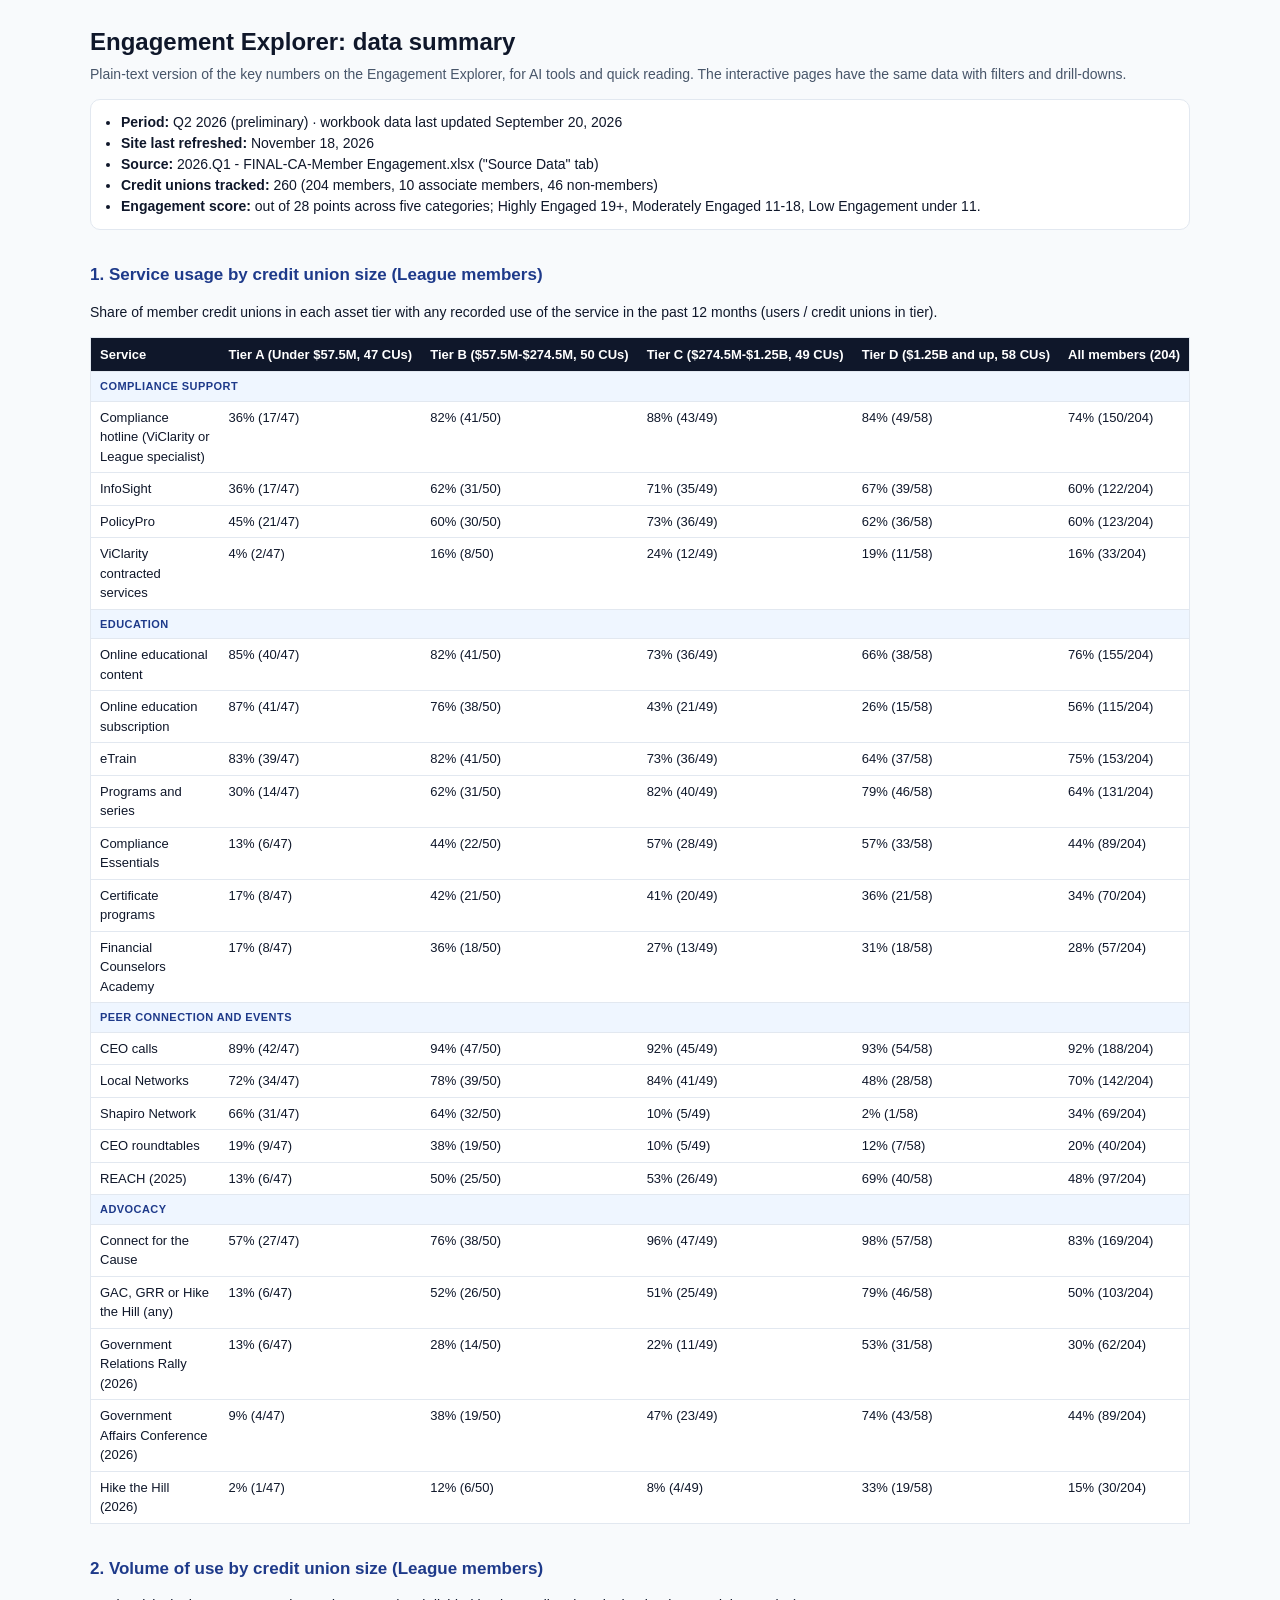
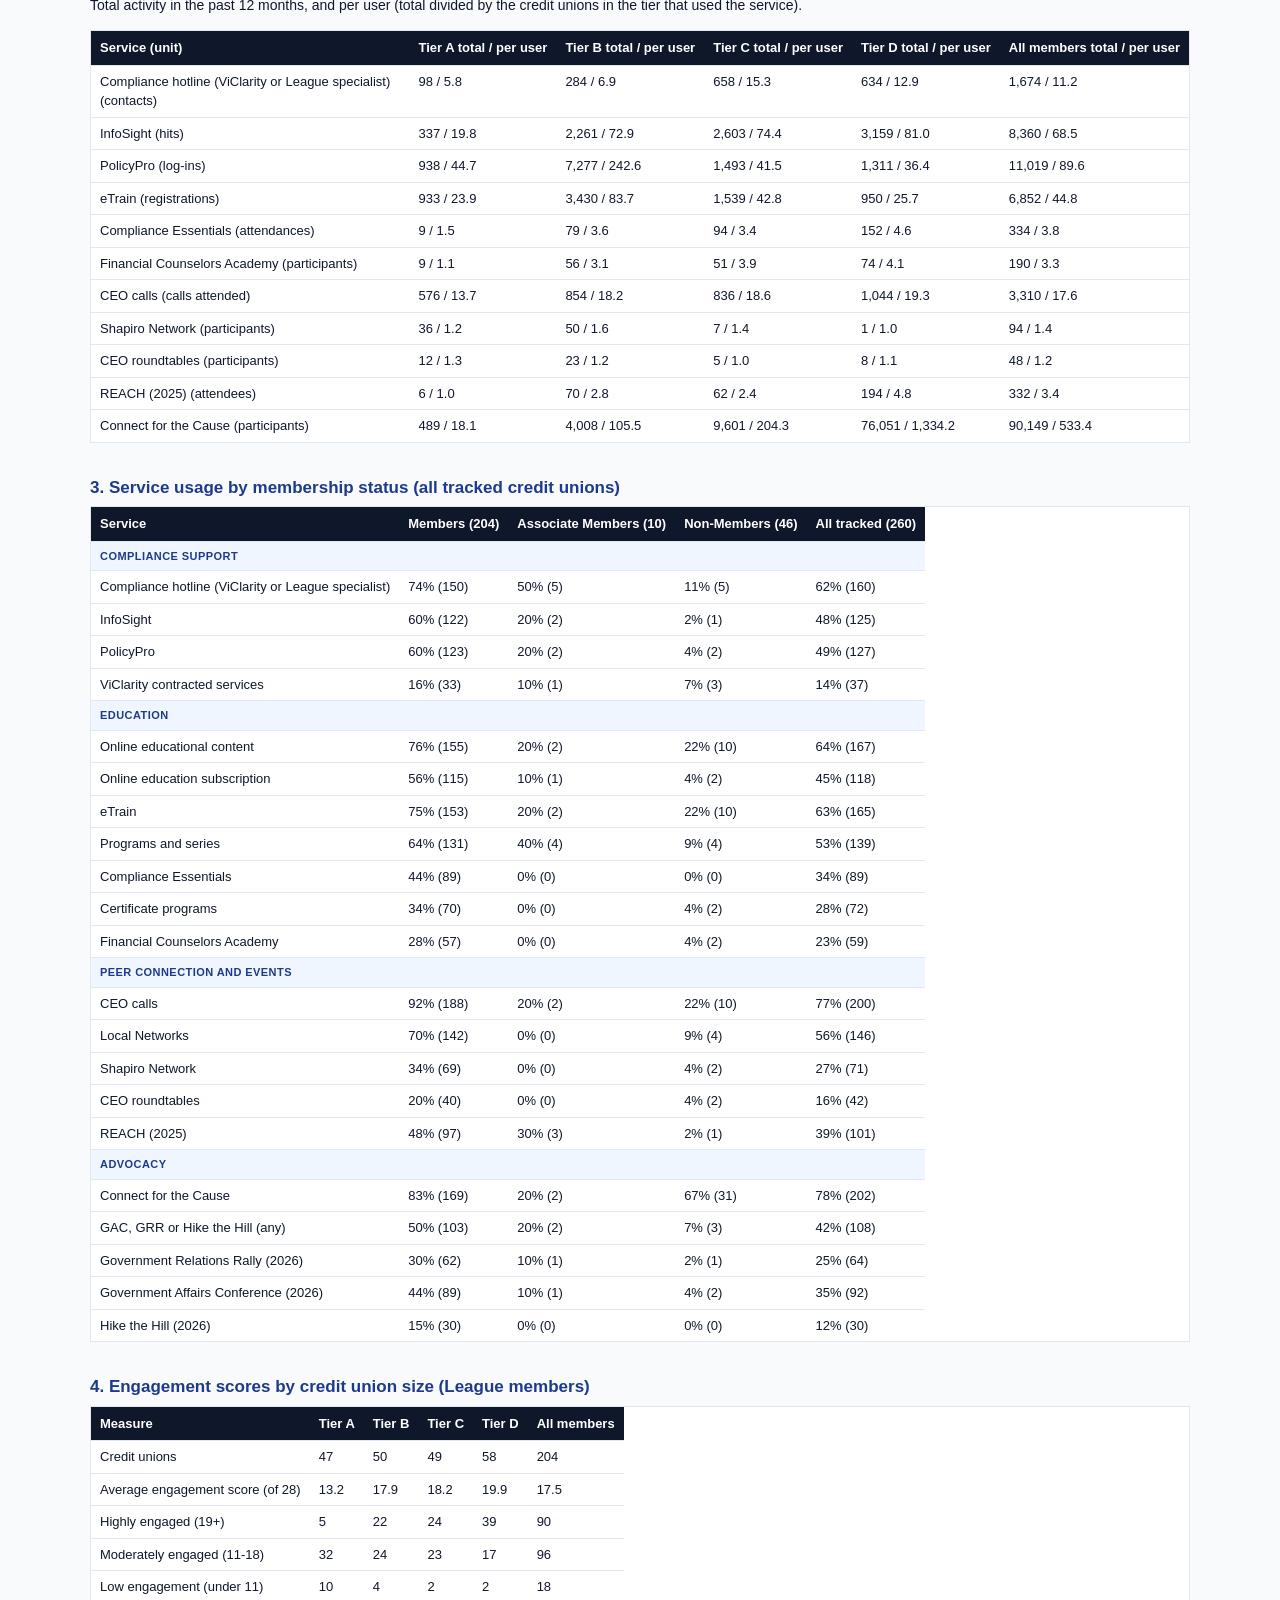
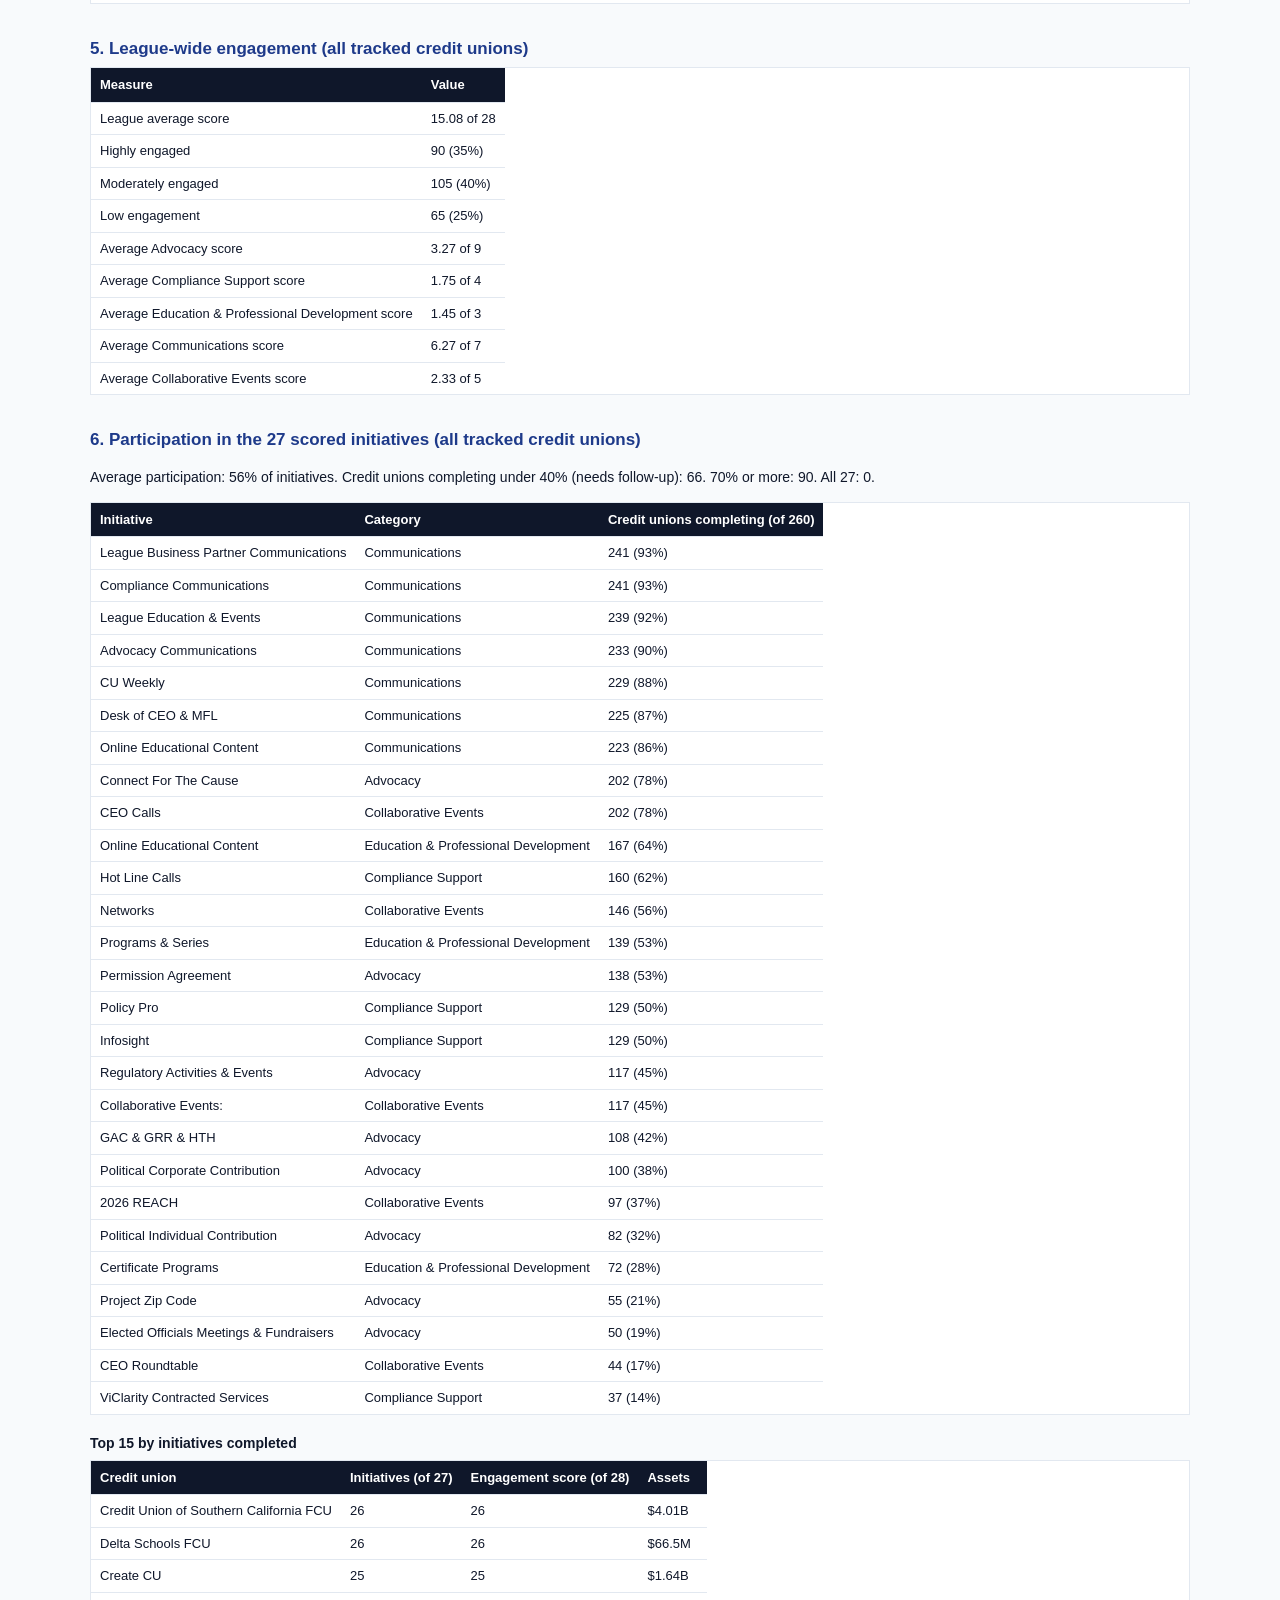
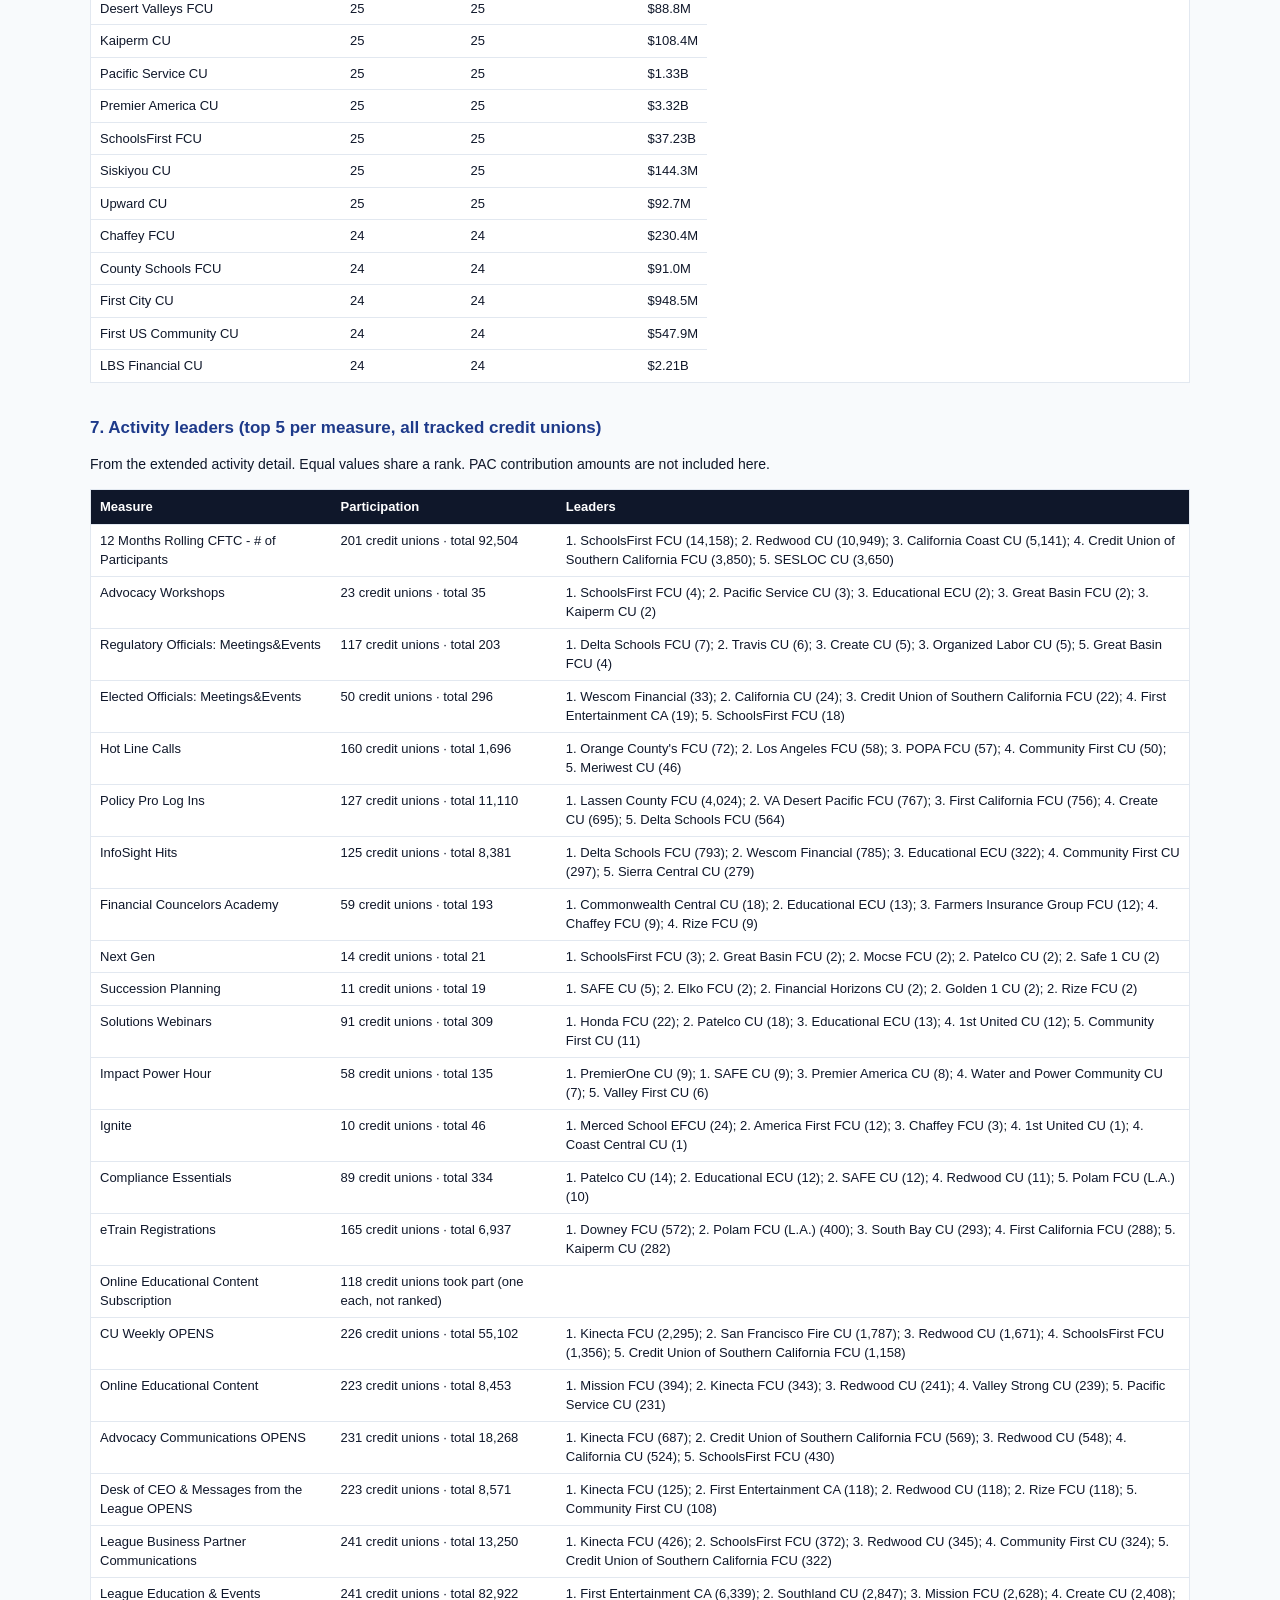
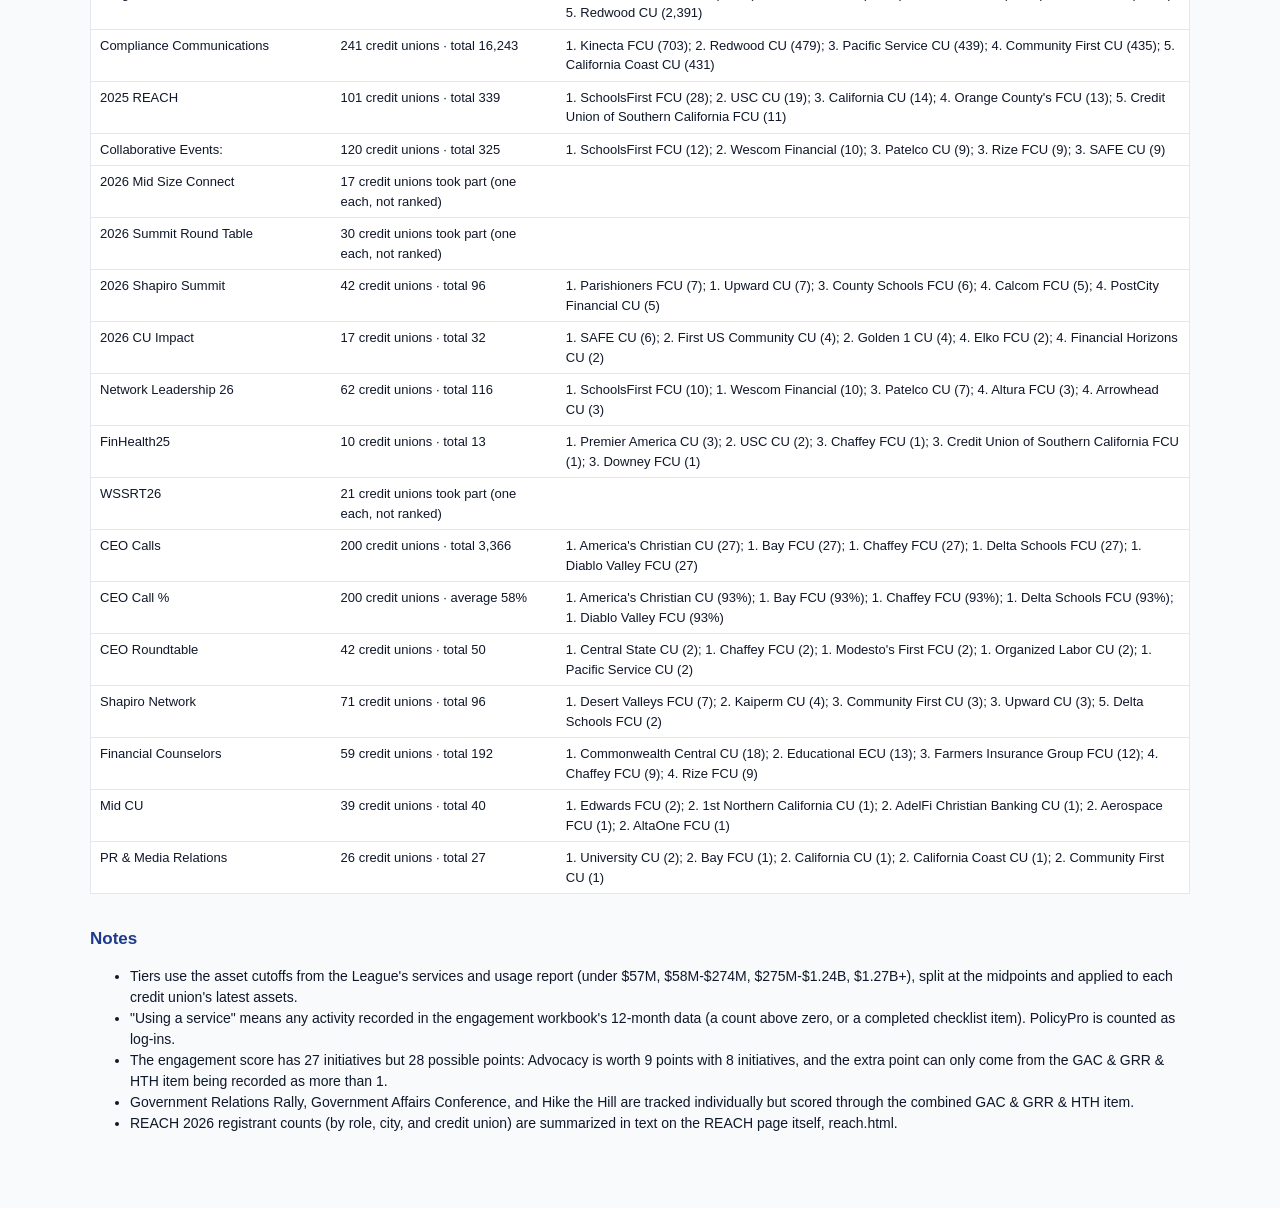
==== commit 4c344b84: "Add files via upload" ====
--- a/ai-summary.html
+++ b/ai-summary.html
@@ -208,5 +208,6 @@
 <li>"Using a service" means any activity recorded in the engagement workbook's 12-month data (a count above zero, or a completed checklist item). PolicyPro is counted as log-ins.</li>
 <li>The engagement score has 27 initiatives but 28 possible points: Advocacy is worth 9 points with 8 initiatives, and the extra point can only come from the GAC &amp; GRR &amp; HTH item being recorded as more than 1.</li>
 <li>Government Relations Rally, Government Affairs Conference, and Hike the Hill are tracked individually but scored through the combined GAC &amp; GRR &amp; HTH item.</li>
+<li>REACH 2026 registrant counts (by role, city, and credit union) are summarized in text on the REACH page itself, reach.html.</li>
 </ul>
 </main></body></html>
